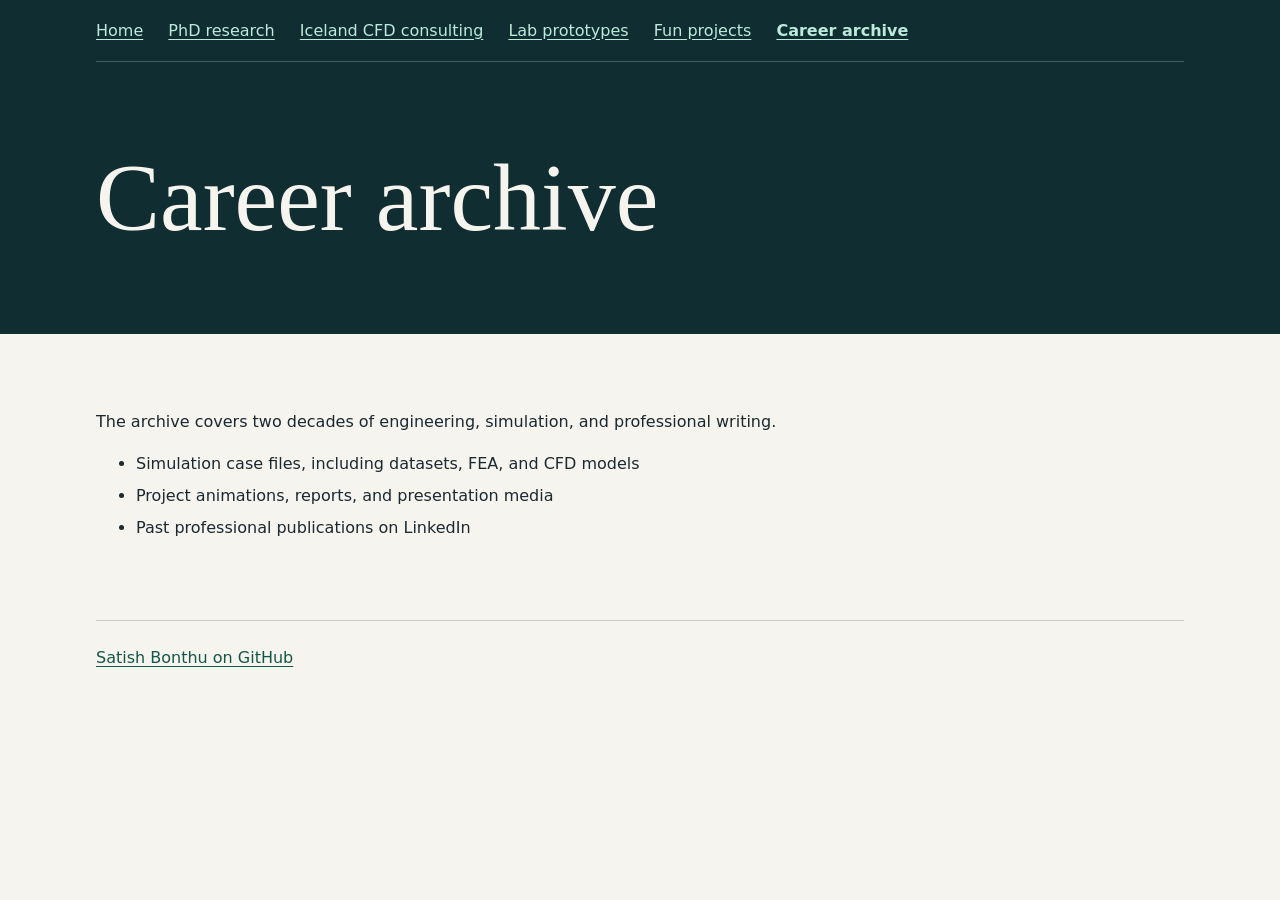
==== career-archive/index.html @ b56e4879 "Organize the portfolio into research, consulting, prototypes, and archive pages" ====
<!DOCTYPE html>
<html lang="en">
<head>
  <meta charset="UTF-8">
  <meta name="viewport" content="width=device-width, initial-scale=1">
  <meta name="description" content="Simulation case files, technical reports, animations, and professional writing.">
  <title>Career archive | Satish Bonthu</title>
  <link rel="stylesheet" href="../portfolio.css">
</head>
<body>
  <header>
    <nav class="wrap" aria-label="Portfolio">
      <a href="../index.html">Home</a>
      <a href="../research/index.html">PhD research</a>
      <a href="../iceland-cfd/index.html">Iceland CFD consulting</a>
      <a href="../lab-prototypes/index.html">Lab prototypes</a>
      <a href="../fun-projects/index.html">Fun projects</a>
      <a href="../career-archive/index.html" aria-current="page">Career archive</a>
    </nav>
    <div class="wrap page-hero"><h1>Career archive</h1></div>
  </header>
  <main class="wrap">
    <section id="archive">
      <div class="reading">
        <p>The archive covers two decades of engineering, simulation, and professional writing.</p>
        <ul>
          <li>Simulation case files, including datasets, FEA, and CFD models</li>
          <li>Project animations, reports, and presentation media</li>
          <li>Past professional publications on LinkedIn</li>
        </ul>
      </div>
    </section>
  </main>
  <footer class="wrap">
    <a href="https://github.com/Satish-Bonthu">Satish Bonthu on GitHub</a>
  </footer>
</body>
</html>
---- portfolio.css ----
:root { color-scheme: light; background: #f6f4ee; color: #1b2830; font: 100%/1.6 system-ui, sans-serif; }
* { box-sizing: border-box; }
body { margin: 0; }
.wrap { width: min(68rem, calc(100% - 3rem)); margin-inline: auto; }
header { background: #102d32; color: #f6f4ee; }
header a { color: #bcebdc; }
a { color: #15564a; text-underline-offset: .2em; }
a:focus-visible { outline: 2px solid currentColor; outline-offset: 5px; }
nav { padding-block: 1.1rem; border-bottom: 1px solid #476064; }
nav a { display: inline-block; margin-right: 1.25rem; }
.hero { padding-block: clamp(3rem, 9vw, 7rem); }
.location { color: #bcebdc; }
h1, h2 { font-family: Georgia, serif; font-weight: normal; line-height: 1.1; }
h1 { font-size: clamp(3rem, 9vw, 6rem); margin: .2em 0; }
h2 { font-size: clamp(2rem, 5vw, 3.25rem); margin: 0 0 1rem; }
h3 { font-size: 1.2rem; line-height: 1.3; margin: 0; }
p { margin: .7rem 0 0; }
.intro { max-width: 43rem; font-size: clamp(1.15rem, 3vw, 1.45rem); }
main section { padding-block: clamp(2.4rem, 6vw, 4rem); border-bottom: 1px solid #c6cec6; }
.cards { display: grid; grid-template-columns: repeat(auto-fit, minmax(min(100%, 18rem), 1fr)); gap: 1rem; }
article { background: #fff; border: 1px solid #c6cec6; border-top: 3px solid #418075; padding: 1.25rem; }
.reading { max-width: 45rem; }
.reading + .cards { margin-top: 1.5rem; }
.category { color: #15564a; font-size: .9rem; margin: 0 0 .4rem; }
li + li { margin-top: .4rem; }
footer { padding-block: 1.5rem; }
nav a[aria-current='page'] { font-weight: 700; }
.page-hero { padding-block: clamp(2rem, 5vw, 4rem); }
.directory a { color: inherit; }
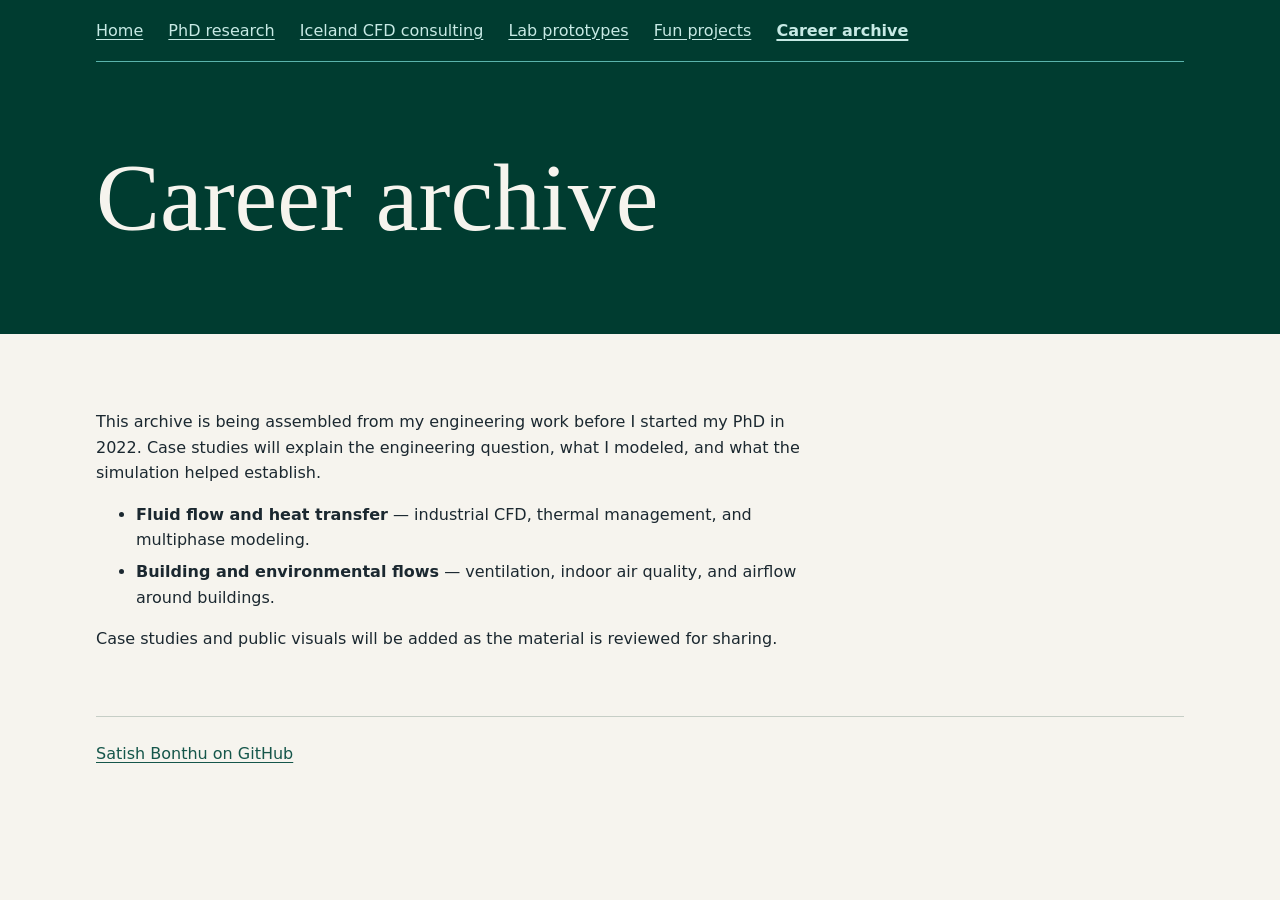
==== commit c01d0dac: "Clarify archive scope and explain the acoustics prototypes" ====
--- a/career-archive/index.html
+++ b/career-archive/index.html
@@ -22,12 +22,12 @@
   <main class="wrap">
     <section id="archive">
       <div class="reading">
-        <p>The archive covers two decades of engineering, simulation, and professional writing.</p>
+        <p>This archive is being assembled from my engineering work before I started my PhD in 2022. Case studies will explain the engineering question, what I modeled, and what the simulation helped establish.</p>
         <ul>
-          <li>Simulation case files, including datasets, FEA, and CFD models</li>
-          <li>Project animations, reports, and presentation media</li>
-          <li>Past professional publications on LinkedIn</li>
+          <li><strong>Fluid flow and heat transfer</strong> — industrial CFD, thermal management, and multiphase modeling.</li>
+          <li><strong>Building and environmental flows</strong> — ventilation, indoor air quality, and airflow around buildings.</li>
         </ul>
+        <p>Case studies and public visuals will be added as the material is reviewed for sharing.</p>
       </div>
     </section>
   </main>
--- a/portfolio.css
+++ b/portfolio.css
@@ -1,15 +1,20 @@
-:root { color-scheme: light; background: #f6f4ee; color: #1b2830; font: 100%/1.6 system-ui, sans-serif; }
+:root {
+  --brand-teal: #003c30;
+  --brand-brown: #8c510a;
+  --brand-ivory: #f6f4ee;
+  --brand-mint: #c7eae5;
+ color-scheme: light; background: var(--brand-ivory); color: #1b2830; font: 100%/1.6 system-ui, sans-serif; }
 * { box-sizing: border-box; }
 body { margin: 0; }
 .wrap { width: min(68rem, calc(100% - 3rem)); margin-inline: auto; }
-header { background: #102d32; color: #f6f4ee; }
-header a { color: #bcebdc; }
+header { background: var(--brand-teal); color: var(--brand-ivory); }
+header a { color: var(--brand-mint); }
 a { color: #15564a; text-underline-offset: .2em; }
 a:focus-visible { outline: 2px solid currentColor; outline-offset: 5px; }
-nav { padding-block: 1.1rem; border-bottom: 1px solid #476064; }
+nav { padding-block: 1.1rem; border-bottom: 1px solid #5ab4ac; }
 nav a { display: inline-block; margin-right: 1.25rem; }
 .hero { padding-block: clamp(3rem, 9vw, 7rem); }
-.location { color: #bcebdc; }
+.location { color: var(--brand-mint); }
 h1, h2 { font-family: Georgia, serif; font-weight: normal; line-height: 1.1; }
 h1 { font-size: clamp(3rem, 9vw, 6rem); margin: .2em 0; }
 h2 { font-size: clamp(2rem, 5vw, 3.25rem); margin: 0 0 1rem; }
@@ -18,12 +23,18 @@
 .intro { max-width: 43rem; font-size: clamp(1.15rem, 3vw, 1.45rem); }
 main section { padding-block: clamp(2.4rem, 6vw, 4rem); border-bottom: 1px solid #c6cec6; }
 .cards { display: grid; grid-template-columns: repeat(auto-fit, minmax(min(100%, 18rem), 1fr)); gap: 1rem; }
-article { background: #fff; border: 1px solid #c6cec6; border-top: 3px solid #418075; padding: 1.25rem; }
+article { background: #fff; border: 1px solid #c6cec6; border-top: 3px solid var(--brand-brown); padding: 1.25rem; }
 .reading { max-width: 45rem; }
 .reading + .cards { margin-top: 1.5rem; }
-.category { color: #15564a; font-size: .9rem; margin: 0 0 .4rem; }
+.category { color: var(--brand-brown); font-size: .9rem; margin: 0 0 .4rem; }
 li + li { margin-top: .4rem; }
 footer { padding-block: 1.5rem; }
 nav a[aria-current='page'] { font-weight: 700; }
 .page-hero { padding-block: clamp(2rem, 5vw, 4rem); }
 .directory a { color: inherit; }
+
+.case-details { margin: .9rem 0 0; }
+.case-details dt { font-weight: 700; color: var(--brand-brown); }
+.case-details dd { margin: 0 0 .65rem; }
+.case-status { padding: .65rem .8rem; border-left: 3px solid var(--brand-brown); background: var(--brand-ivory); font-size: .9rem; }
+nav a[aria-current='page'] { text-decoration-thickness: .15em; }
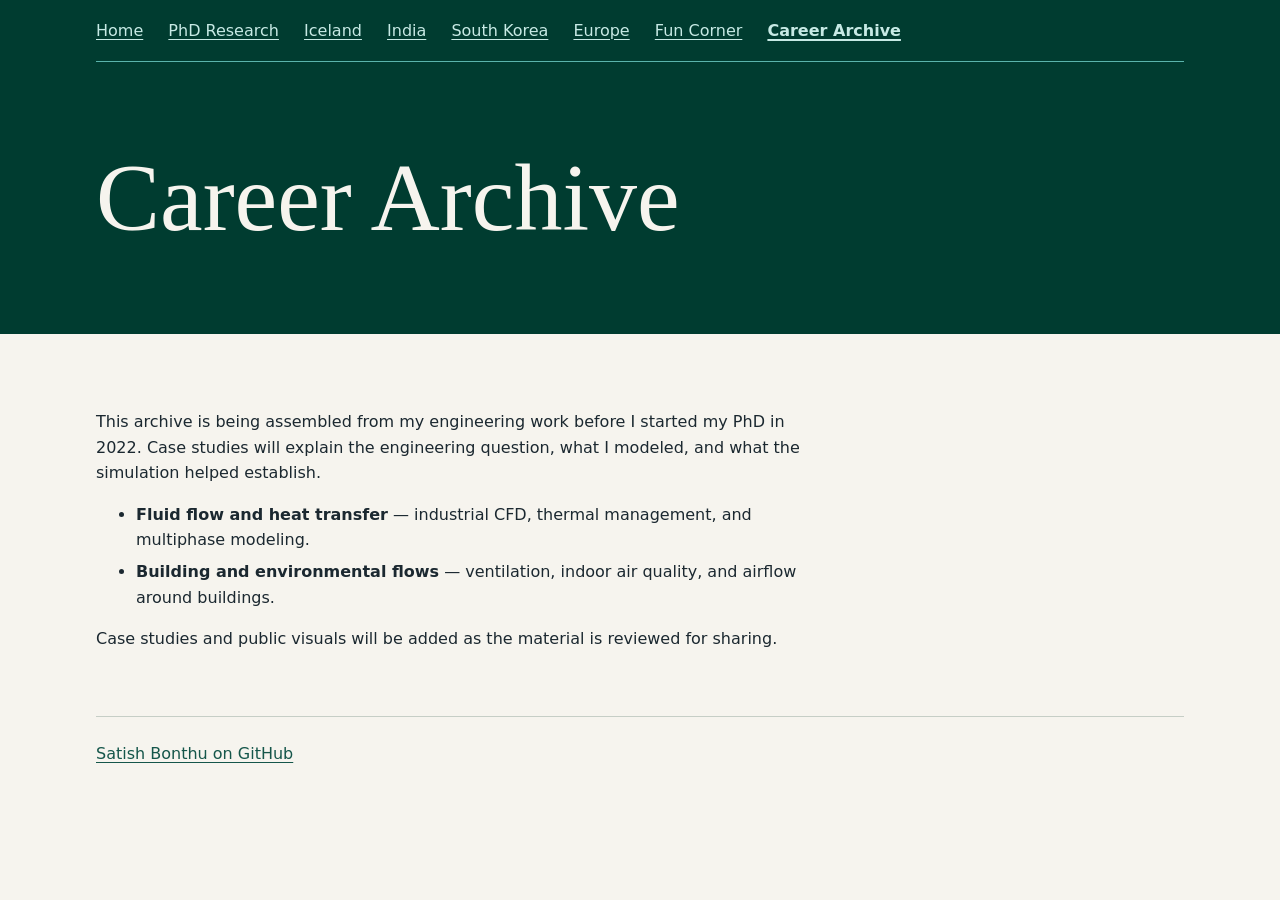
==== commit 77ae0908: "Organize portfolio by region and feature the Sun Voyager simulation" ====
--- a/career-archive/index.html
+++ b/career-archive/index.html
@@ -4,20 +4,22 @@
   <meta charset="UTF-8">
   <meta name="viewport" content="width=device-width, initial-scale=1">
   <meta name="description" content="Simulation case files, technical reports, animations, and professional writing.">
-  <title>Career archive | Satish Bonthu</title>
+  <title>Career Archive | Satish Bonthu</title>
   <link rel="stylesheet" href="../portfolio.css">
 </head>
 <body>
   <header>
     <nav class="wrap" aria-label="Portfolio">
       <a href="../index.html">Home</a>
-      <a href="../research/index.html">PhD research</a>
-      <a href="../iceland-cfd/index.html">Iceland CFD consulting</a>
-      <a href="../lab-prototypes/index.html">Lab prototypes</a>
-      <a href="../fun-projects/index.html">Fun projects</a>
-      <a href="../career-archive/index.html" aria-current="page">Career archive</a>
+      <a href="../research/index.html">PhD Research</a>
+      <a href="../iceland-cfd/index.html">Iceland</a>
+      <a href="../india/index.html">India</a>
+      <a href="../south-korea/index.html">South Korea</a>
+      <a href="../europe/index.html">Europe</a>
+      <a href="../fun-projects/index.html">Fun Corner</a>
+      <a href="../career-archive/index.html" aria-current="page">Career Archive</a>
     </nav>
-    <div class="wrap page-hero"><h1>Career archive</h1></div>
+    <div class="wrap page-hero"><h1>Career Archive</h1></div>
   </header>
   <main class="wrap">
     <section id="archive">
--- a/portfolio.css
+++ b/portfolio.css
@@ -38,3 +38,17 @@
 .case-details dd { margin: 0 0 .65rem; }
 .case-status { padding: .65rem .8rem; border-left: 3px solid var(--brand-brown); background: var(--brand-ivory); font-size: .9rem; }
 nav a[aria-current='page'] { text-decoration-thickness: .15em; }
+
+.hero--voyager {
+  background: linear-gradient(90deg, rgba(0, 35, 30, .94), rgba(0, 35, 30, .72) 43%, rgba(0, 35, 30, .10) 78%), url("images/sun-voyager.jpg") center / cover no-repeat;
+  min-height: clamp(27rem, 49vw, 47rem);
+  display: grid;
+  align-items: center;
+}
+.hero-summary { max-width: 34rem; }
+@media (max-width: 40rem) {
+  .hero--voyager {
+    background-image: linear-gradient(90deg, rgba(0, 35, 30, .88), rgba(0, 35, 30, .58)), url("images/sun-voyager.jpg");
+    background-position: 42% center;
+  }
+}
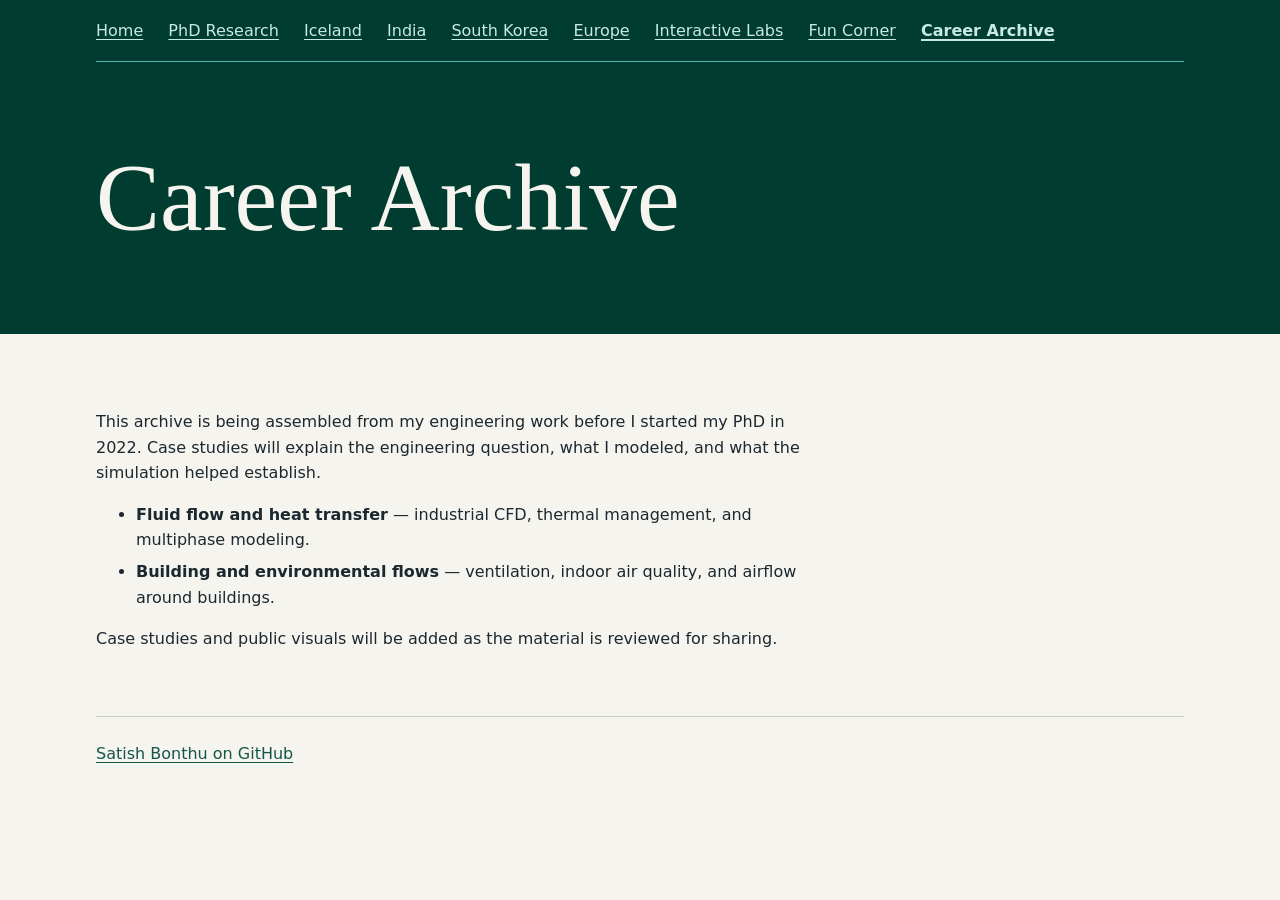
==== commit 2421cfe2: "Publish Interactive Labs guided-demo showcase" ====
--- a/career-archive/index.html
+++ b/career-archive/index.html
@@ -5,7 +5,7 @@
   <meta name="viewport" content="width=device-width, initial-scale=1">
   <meta name="description" content="Simulation case files, technical reports, animations, and professional writing.">
   <title>Career Archive | Satish Bonthu</title>
-  <link rel="stylesheet" href="../portfolio.css">
+  <link rel="stylesheet" href="../portfolio.css?v=interactive-labs">
 </head>
 <body>
   <header>
@@ -16,6 +16,7 @@
       <a href="../india/index.html">India</a>
       <a href="../south-korea/index.html">South Korea</a>
       <a href="../europe/index.html">Europe</a>
+      <a href="../interactive-labs/index.html">Interactive Labs</a>
       <a href="../fun-projects/index.html">Fun Corner</a>
       <a href="../career-archive/index.html" aria-current="page">Career Archive</a>
     </nav>
--- a/portfolio.css
+++ b/portfolio.css
@@ -39,16 +39,20 @@
 .case-status { padding: .65rem .8rem; border-left: 3px solid var(--brand-brown); background: var(--brand-ivory); font-size: .9rem; }
 nav a[aria-current='page'] { text-decoration-thickness: .15em; }
 
-.hero--voyager {
-  background: linear-gradient(90deg, rgba(0, 35, 30, .94), rgba(0, 35, 30, .72) 43%, rgba(0, 35, 30, .10) 78%), url("images/sun-voyager.jpg") center / cover no-repeat;
-  min-height: clamp(27rem, 49vw, 47rem);
-  display: grid;
-  align-items: center;
+.hero--voyager { position: relative; isolation: isolate; min-height: clamp(29rem, 49vw, 47rem); display: grid; align-items: end; padding-block: 2rem; }
+.voyager-image { position: absolute; inset: 0; z-index: -1; width: 100%; height: 100%; object-fit: cover; object-position: center; }
+.hero-copy { max-width: 68rem; }
+.hero-copy > * { max-width: 37rem; background: #003c30; padding-inline: 1rem; margin: 0; }
+.hero-copy .location { padding-top: .85rem; }
+.hero-copy h1 { padding-block: .2rem; font-size: clamp(2.7rem, 7vw, 5rem); }
+.hero-copy p:last-child { padding-block: .55rem .85rem; }
+.lab-list { display: grid; gap: 1rem; margin-block: 1.5rem 2rem; }
+.lab-card { display: grid; grid-template-columns: 1fr; gap: .85rem; }
+.lab-card h2 { font-size: clamp(1.65rem, 4vw, 2.35rem); margin-bottom: .25rem; }
+.lab-actions { display: flex; align-items: center; flex-wrap: wrap; gap: .6rem 1rem; }
+.lab-launch { background: var(--brand-teal); color: var(--brand-ivory); padding: .42rem .75rem; border-radius: .25rem; }
+.lab-card summary { cursor: pointer; color: var(--brand-brown); font-weight: 700; }
+@media (max-width: 40rem) {
+  .hero--voyager { padding-top: 57vw; min-height: 0; padding-bottom: 1.25rem; }
+  .voyager-image { height: auto; aspect-ratio: 2 / 1; }
 }
-.hero-summary { max-width: 34rem; }
-@media (max-width: 40rem) {
-  .hero--voyager {
-    background-image: linear-gradient(90deg, rgba(0, 35, 30, .88), rgba(0, 35, 30, .58)), url("images/sun-voyager.jpg");
-    background-position: 42% center;
-  }
-}
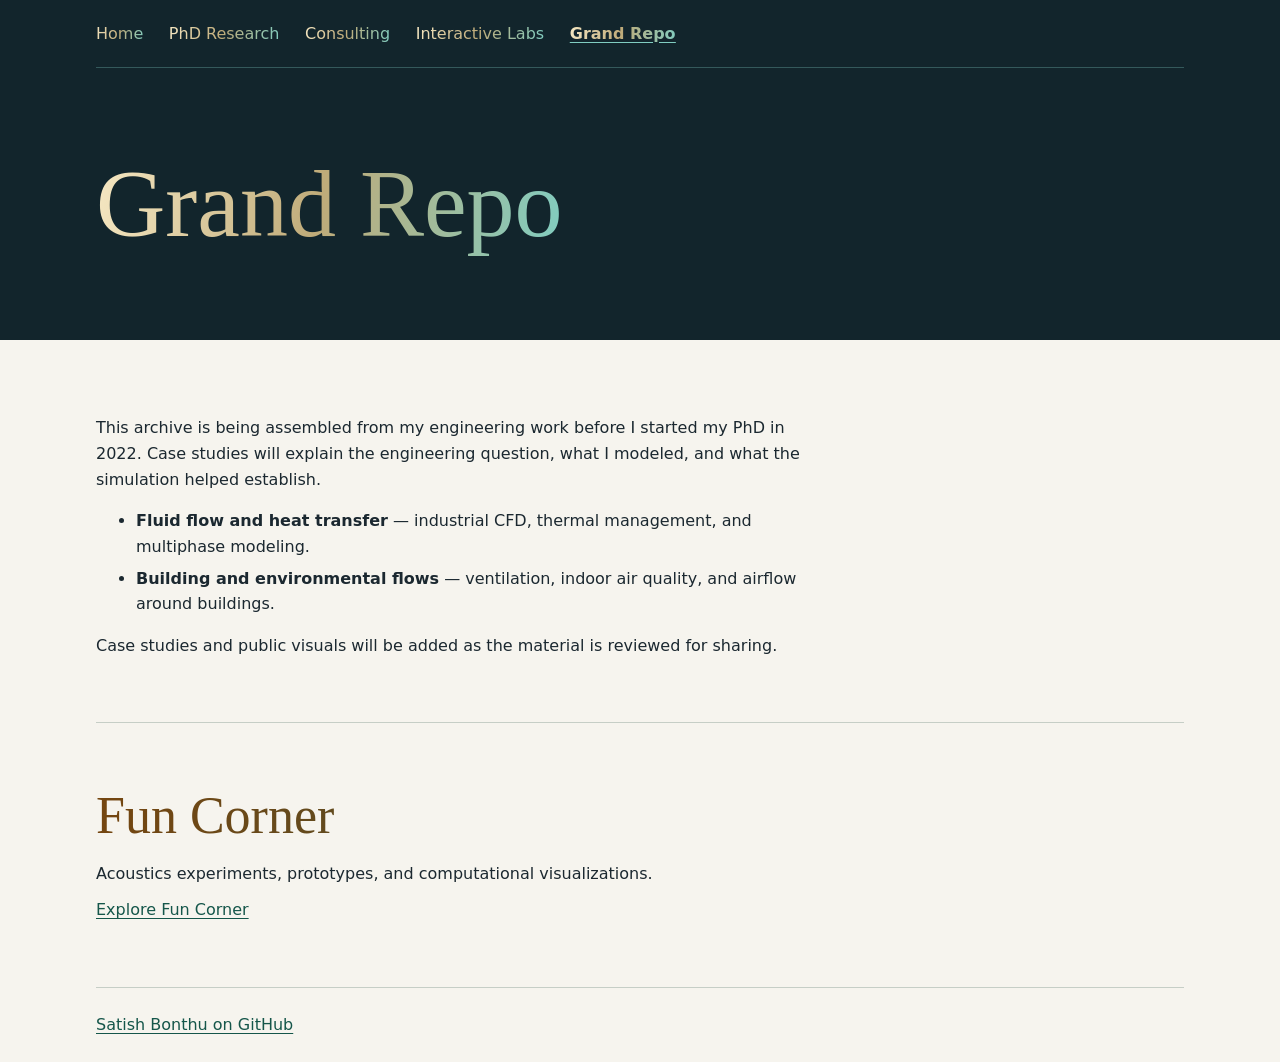
==== commit 16cedea2: "Give the portfolio a distinct Sun Voyager layout and five-tab navigation" ====
--- a/career-archive/index.html
+++ b/career-archive/index.html
@@ -4,23 +4,19 @@
   <meta charset="UTF-8">
   <meta name="viewport" content="width=device-width, initial-scale=1">
   <meta name="description" content="Simulation case files, technical reports, animations, and professional writing.">
-  <title>Career Archive | Satish Bonthu</title>
-  <link rel="stylesheet" href="../portfolio.css?v=interactive-labs">
+  <title>Grand Repo | Satish Bonthu</title>
+  <link rel="stylesheet" href="../portfolio.css?v=field-notes">
 </head>
 <body>
   <header>
     <nav class="wrap" aria-label="Portfolio">
-      <a href="../index.html">Home</a>
-      <a href="../research/index.html">PhD Research</a>
-      <a href="../iceland-cfd/index.html">Iceland</a>
-      <a href="../india/index.html">India</a>
-      <a href="../south-korea/index.html">South Korea</a>
-      <a href="../europe/index.html">Europe</a>
-      <a href="../interactive-labs/index.html">Interactive Labs</a>
-      <a href="../fun-projects/index.html">Fun Corner</a>
-      <a href="../career-archive/index.html" aria-current="page">Career Archive</a>
+      <a href="../index.html" target="_blank" rel="noopener">Home</a>
+      <a href="../research/index.html" target="_blank" rel="noopener">PhD Research</a>
+      <a href="../consulting/index.html" target="_blank" rel="noopener">Consulting</a>
+      <a href="../interactive-labs/index.html" target="_blank" rel="noopener">Interactive Labs</a>
+      <a href="../career-archive/index.html" target="_blank" rel="noopener" aria-current="page">Grand Repo</a>
     </nav>
-    <div class="wrap page-hero"><h1>Career Archive</h1></div>
+    <div class="wrap page-hero"><h1>Grand Repo</h1></div>
   </header>
   <main class="wrap">
     <section id="archive">
@@ -33,9 +29,14 @@
         <p>Case studies and public visuals will be added as the material is reviewed for sharing.</p>
       </div>
     </section>
+    <section aria-labelledby="fun-title">
+      <h2 id="fun-title">Fun Corner</h2>
+      <p>Acoustics experiments, prototypes, and computational visualizations.</p>
+      <p><a href="../fun-projects/index.html" target="_blank" rel="noopener">Explore Fun Corner</a></p>
+    </section>
   </main>
   <footer class="wrap">
-    <a href="https://github.com/Satish-Bonthu">Satish Bonthu on GitHub</a>
+    <a href="https://github.com/Satish-Bonthu" target="_blank" rel="noopener">Satish Bonthu on GitHub</a>
   </footer>
 </body>
 </html>
--- a/portfolio.css
+++ b/portfolio.css
@@ -39,20 +39,44 @@
 .case-status { padding: .65rem .8rem; border-left: 3px solid var(--brand-brown); background: var(--brand-ivory); font-size: .9rem; }
 nav a[aria-current='page'] { text-decoration-thickness: .15em; }
 
-.hero--voyager { position: relative; isolation: isolate; min-height: clamp(29rem, 49vw, 47rem); display: grid; align-items: end; padding-block: 2rem; }
-.voyager-image { position: absolute; inset: 0; z-index: -1; width: 100%; height: 100%; object-fit: cover; object-position: center; }
-.hero-copy { max-width: 68rem; }
-.hero-copy > * { max-width: 37rem; background: #003c30; padding-inline: 1rem; margin: 0; }
-.hero-copy .location { padding-top: .85rem; }
-.hero-copy h1 { padding-block: .2rem; font-size: clamp(2.7rem, 7vw, 5rem); }
-.hero-copy p:last-child { padding-block: .55rem .85rem; }
 .lab-list { display: grid; gap: 1rem; margin-block: 1.5rem 2rem; }
 .lab-card { display: grid; grid-template-columns: 1fr; gap: .85rem; }
 .lab-card h2 { font-size: clamp(1.65rem, 4vw, 2.35rem); margin-bottom: .25rem; }
 .lab-actions { display: flex; align-items: center; flex-wrap: wrap; gap: .6rem 1rem; }
 .lab-launch { background: var(--brand-teal); color: var(--brand-ivory); padding: .42rem .75rem; border-radius: .25rem; }
 .lab-card summary { cursor: pointer; color: var(--brand-brown); font-weight: 700; }
-@media (max-width: 40rem) {
-  .hero--voyager { padding-top: 57vw; min-height: 0; padding-bottom: 1.25rem; }
-  .voyager-image { height: auto; aspect-ratio: 2 / 1; }
+
+:root {
+  --sand-teal: linear-gradient(100deg,#f6e8c3,#bfab79 48%,#80cdc1);
+  --ink-gradient: linear-gradient(100deg,#754610,#20584e);
+  --night: #12252c;
 }
+header { background: var(--night); }
+header nav { display:flex; flex-wrap:wrap; gap:.45rem 1.6rem; border-color:#80cdc150; }
+header nav a { margin:0; text-decoration:none; padding-block:.2rem; color:#e8e5cf; }
+header nav a:hover, header nav a[aria-current] { text-decoration:underline; text-decoration-color:#80cdc1; }
+.page-hero h1, .voyager-intro h1 { width:fit-content; }
+@supports (background-clip: text) {
+  header :is(h1, nav a) { background-image:var(--sand-teal); background-clip:text; color:transparent; }
+  main :is(h2,.category) { background-image:var(--ink-gradient); background-clip:text; color:transparent; }
+}
+.voyager-stage { display:grid; grid-template-columns:minmax(0,4fr) minmax(0,6fr); align-items:center; gap:clamp(1rem,3vw,3rem); padding-block:clamp(2rem,6vw,5rem); }
+.voyager-intro h1 { font-size:clamp(3.2rem,6vw,6rem); line-height:.96; margin:0; }
+.voyager-intro .intro { margin-top:1.2rem; color:#f6e8c3; }
+.voyager-intro .hero-summary { max-width:32ch; color:#c1d6d1; }
+.voyager-intro .affiliation { display:inline-block; margin-top:1.2rem; font-size:.86rem; }
+.voyager-figure { margin:0; border-left:1px solid #80cdc155; padding-left:clamp(.75rem,2vw,1.5rem); }
+.voyager-figure img { width:100%; height:auto; display:block; }
+.voyager-figure figcaption { color:#c1d6d1; font-size:.8rem; margin-top:.6rem; text-align:right; }
+.portfolio-home main section > h2 { letter-spacing:-.035em; }
+.portfolio-home main .cards article { background:transparent; border:0; border-top:2px solid #416e61; padding:1rem 0; }
+.region-index { border-top:1px solid #b9c8be; }
+.region-index a { display:grid; grid-template-columns:minmax(7rem,1fr) 2fr auto; align-items:baseline; gap:.75rem; padding:.9rem 0; border-bottom:1px solid #b9c8be; text-decoration:none; }
+.region-index a:hover strong { text-decoration:underline; }
+.region-index a span { color:#405952; }
+.section-back { margin-top:1.2rem; }
+@media (max-width: 44rem) {
+  .voyager-stage { grid-template-columns:1fr; gap:1.8rem; }
+  .voyager-figure { border-left:0; border-top:1px solid #80cdc155; padding:.8rem 0 0; }
+  .region-index a { grid-template-columns:minmax(6.5rem,1fr) 2fr auto; }
+}
